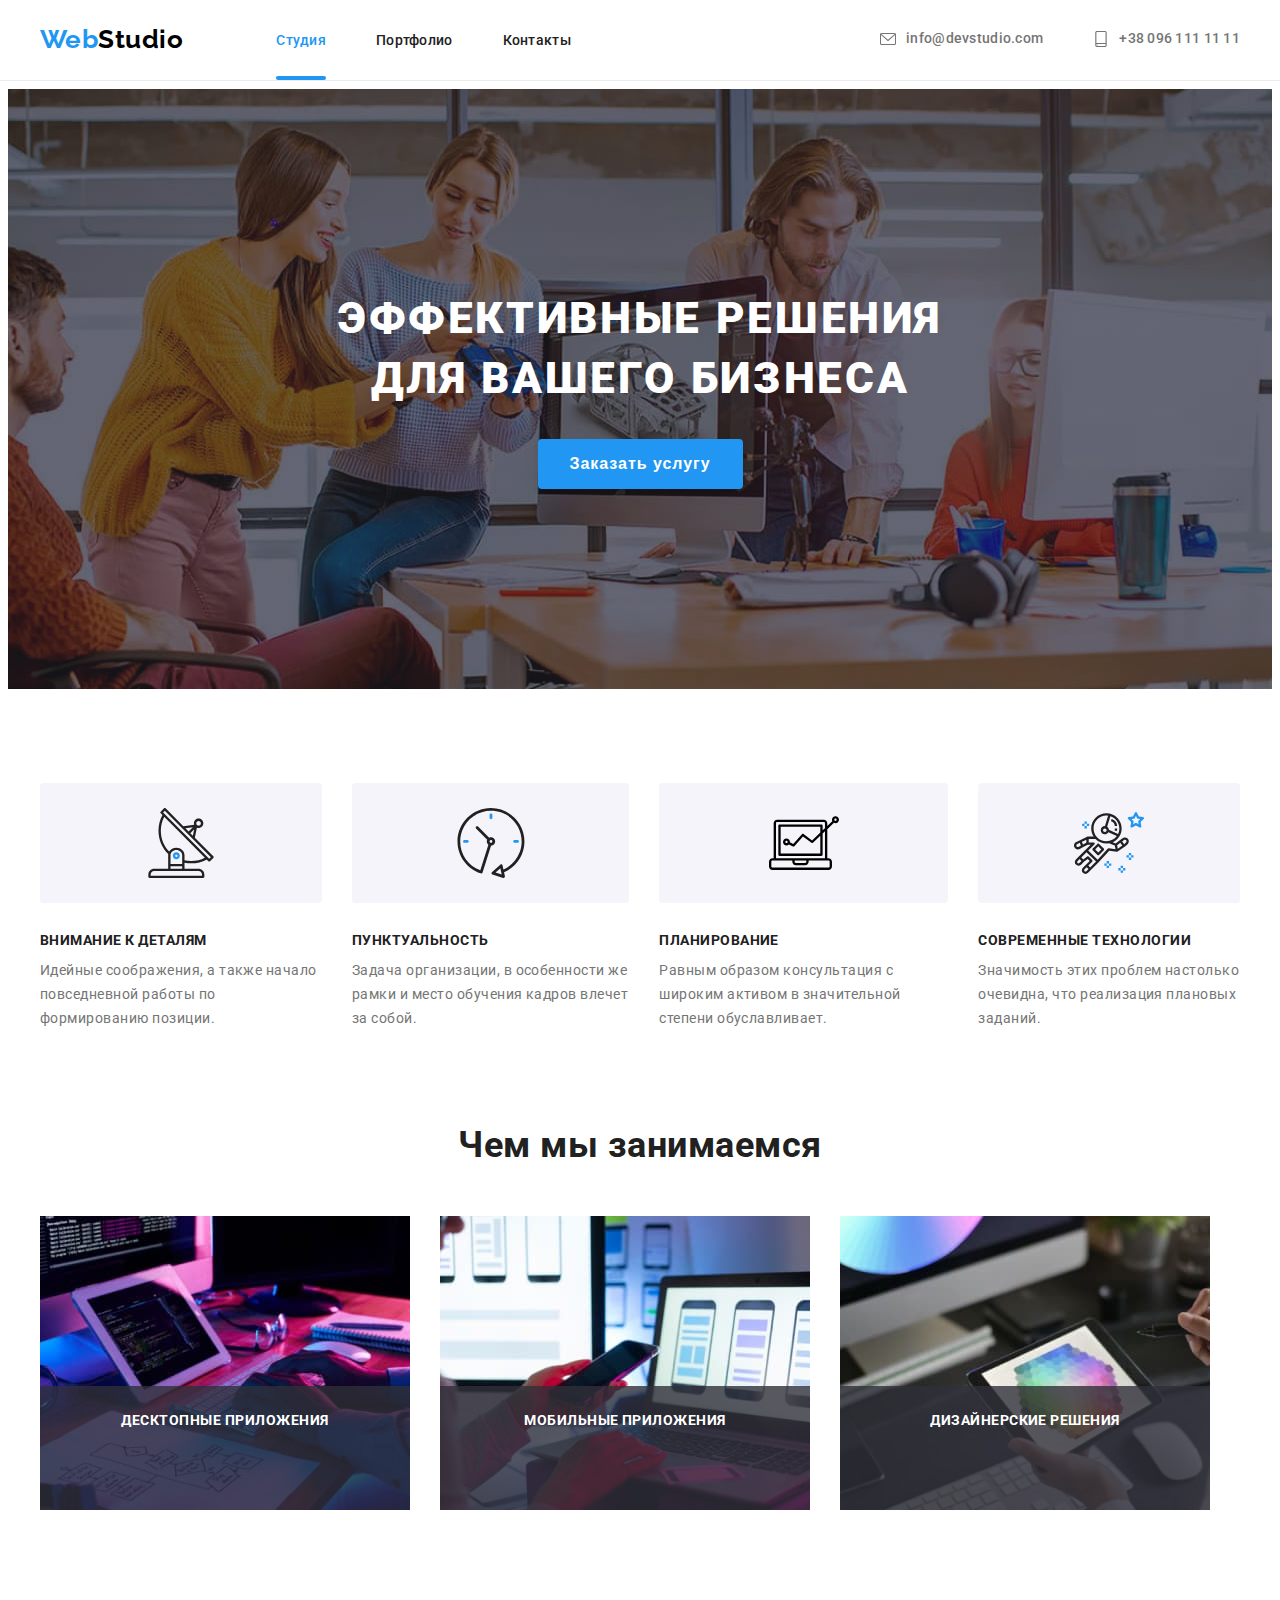
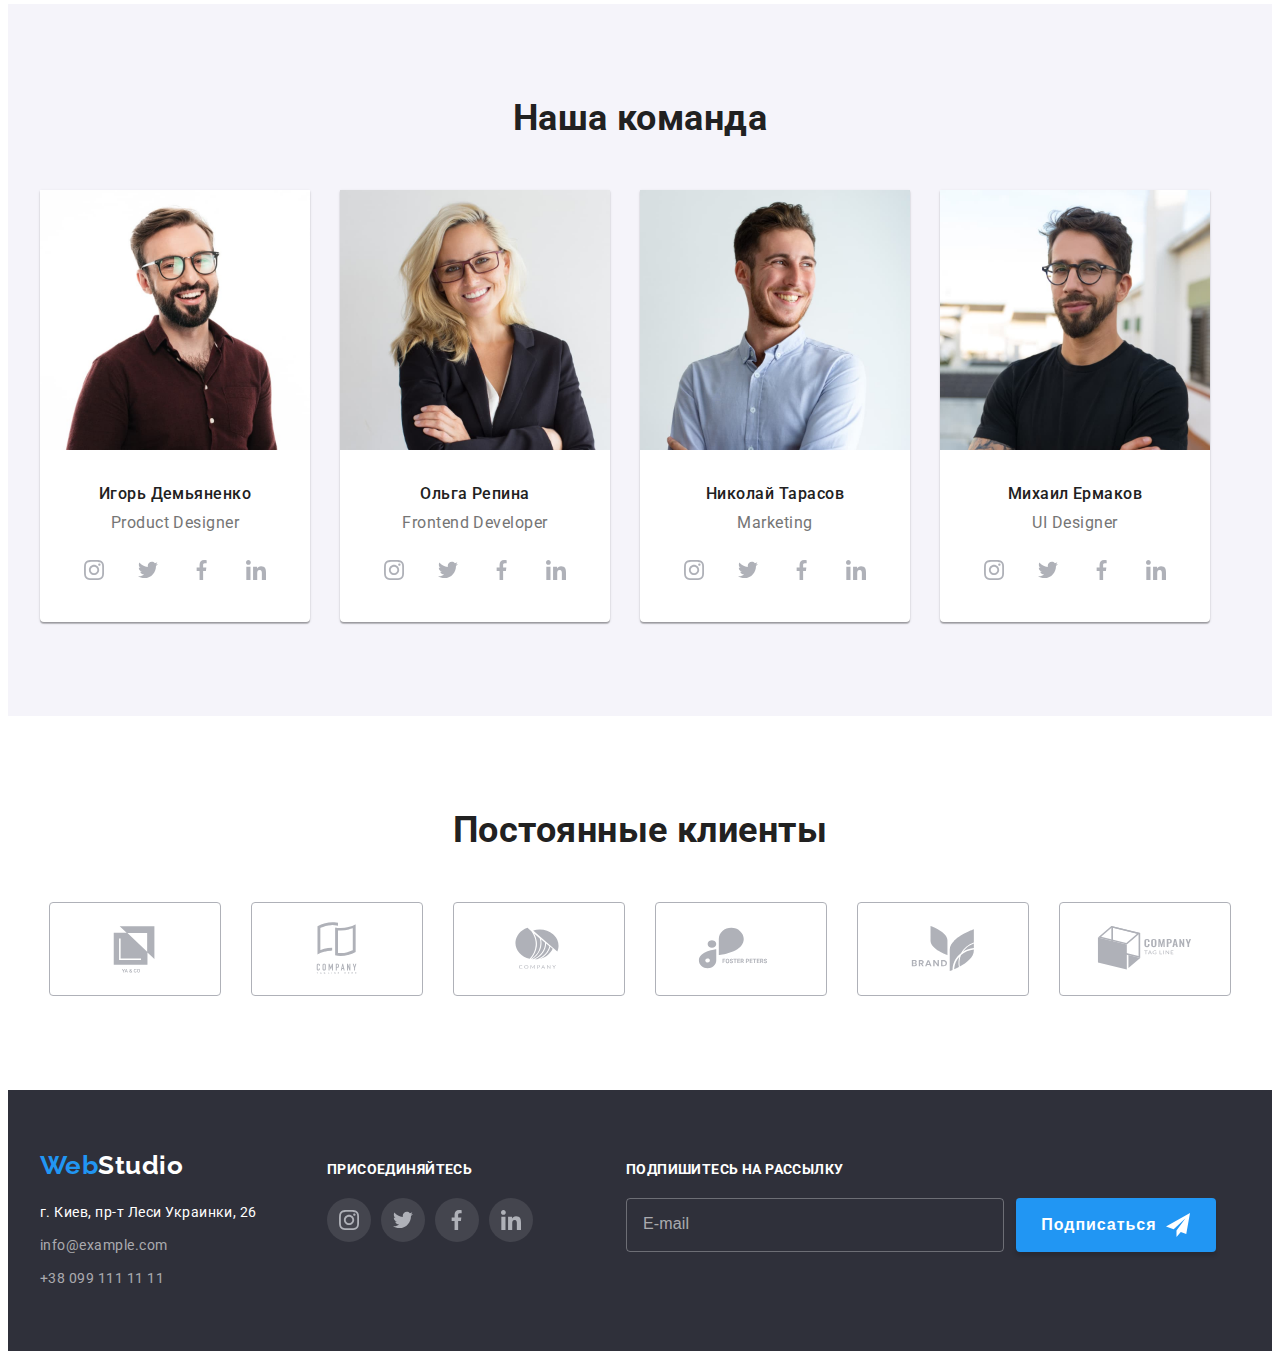
==== index.html @ 1adc3b7e "Закончил header по БЭМ" ====
<!DOCTYPE html>
<html lang="ru">

<head>
    <meta charset="UTF-8">
    <meta http-equiv="X-UA-Compatible" content="IE=edge">
    <meta name="viewport" content="width=device-width, initial-scale=1.0">
    <title>Document</title>
    <link rel="preconnect" href="https://fonts.googleapis.com">
    <link rel="preconnect" href="https://fonts.gstatic.com" crossorigin>
    <link href="https://fonts.googleapis.com/css2?family=Raleway:wght@700&family=Roboto:wght@400;500;700;900&display=swap"
        rel="stylesheet">
    <link rel="stylesheet" href="https://cdnjs.cloudflare.com/ajax/libs/modern-normalize/1.1.0/modern-normalize.min.css"
            integrity="sha512-wpPYUAdjBVSE4KJnH1VR1HeZfpl1ub8YT/NKx4PuQ5NmX2tKuGu6U/JRp5y+Y8XG2tV+wKQpNHVUX03MfMFn9Q=="
            crossorigin="anonymous" referrerpolicy="no-referrer" />
    <link rel="stylesheet" href="./css/styles.css">
</head>

<body>

    <!-- HEADER -->

    <header class="page-header">
        <div class="container header">
            <a href="./index.html" class="logo"><span class="logo-item">Web</span>Studio</a>
            <nav class="page-header__nav">
                <ul class="nav">
                    <li class="nav__item">
                        <a href="index.html" class="nav__link nav__link--current">Студия</a>
                    </li>
                    <li class="nav__item">
                        <a href="portfolio.html" class="nav__link">Портфолио</a>
                    </li>
                    <li class="nav__item">
                        <a href="#contact" class="nav__link">Контакты</a>
                    </li>
                </ul>
            </nav>

            <ul class="contacts">
                <li class="contacts__item">
                    <a href="mailto:info@devstudio.com" class="contacts__link">
                        <svg class="contacts__icon" width="16" height="16">
                            <use href="./images/icons.svg#envelope"></use>
                        </svg>
                        info@devstudio.com
                    </a>
                </li>
                <li class="contacts__item">
                    <a href="tel:+380961111111" class="contacts__link">
                        <svg class="contacts__icon" width="16" height="16">
                            <use href="./images/icons.svg#smartphone"></use>
                        </svg>
                        +38 096 111 11 11
                    </a>
                </li>
            </ul>
        </div>
    </header>

    <main>

        <!-- HERO -->

        <section class="hero main-background">
            <div class="container">
                <h1 class="hero-title">
                    Эффективные решения <br>
                    для вашего бизнеса
                </h1>
                <button type="button" class="main-btn" data-modal-open>Заказать услугу</button>
            </div>

            <!-- MODAL -->

            <div class="backdrop is-hidden" data-modal>
                <div class="modal">
                    <button class="modal-btn" data-modal-close>
                        <svg width='30' height="30" >
                            <use href="./images/icons.svg#close"></use>
                        </svg>
                    </button>
                    <h5 class="modal-title">Оставьте свои данные, мы вам перезвоним</h5>
                    <form class="form">
                        <label class="label">
                            <span class="label-text">Имя</span>
                            <span class="label-item">
                                <svg width="18" height="18">
                                    <use href="./images/icons.svg#person-black"></use>
                                </svg>
                            </span>
                            <input type="text" class="label-input" name="name" placeholder="Иван Иванович" required>
                        </label>
                        <label class="label">
                            <span class="label-text">Телефон</span>
                            <span class="label-item">
                                <svg width="18" height="18">
                                    <use href="./images/icons.svg#phone-black"></use>
                                </svg>
                            </span>
                            <input type="tel" class="label-input" name="tel" placeholder="+380670000000" required>
                        </label>
                        <label class="label">
                            <span class="label-text">Почта</span>
                            <span class="label-item">
                                <svg width="18" height="18">
                                    <use href="./images/icons.svg#email-black"></use>
                                </svg>
                            </span>
                            <input type="email" class="label-input" name="mail" placeholder="mail@example.com" required>
                        </label>
                        <label class="label label-comment">
                            <span class="label-text">Комментарий</span>
                            <textarea name="comment" placeholder="Введите текст"></textarea>
                        </label>
                        <label class="checkbox">
                            <input type="checkbox" class="checkbox-input" name="topic">
                            <span class="checkbox-item">
                                <svg width="16" height="15">
                                    <use href="./images/icons.svg#icon-check"></use>
                                </svg>
                            </span>
                            <span class="checkbox-agreement">
                                Соглашаюсь с рассылкой и принимаю
                                <a href="" class="checkbox-link">Условия договора</a></span>
                        </label>
                        <button type="submit" class="main-btn">Отправить</button>
                    </form>
                </div>
            </div>
        </section>

        <!-- ADVANTAGE -->

        <section class="advantage">
            <div class="container">
                <h2 class="hidden-title">Преимущества</h2>
                <ul class="advantage__list">
                    <li class="advantage__item">
                        <div class="skills">
                            <div class="skills__box">
                                <svg width="70" height="70">
                                    <use href="./images/icons.svg#antenna"></use>
                                </svg>
                            </div>
                            <h3 class="skills__title">Внимание к деталям</h3>
                            <p class="skills__text">Идейные соображения, а также начало
                                повседневной работы по формированию позиции.</p>
                        </div>
                    </li>
                    <li class="advantage__item">
                        <div class="skills">
                            <div class="skills__box">
                                <svg width="70" height="70">
                                    <use href="./images/icons.svg#clock"></use>
                                </svg>
                            </div>
                            <h3 class="skills__title">Пунктуальность</h3>
                            <p class="skills__text">Задача организации, в особенности же рамки
                                и место обучения кадров влечет за собой.</p>
                        </div>
                    </li>
                    <li class="advantage__item">
                        <div class="skills">
                            <div class="skills__box">
                                <svg width="70" height="70">
                                    <use href="./images/icons.svg#comp"></use>
                                </svg>
                            </div>
                            <h3 class="skills__title">Планирование</h3>
                            <p class="skills__text">Равным образом консультация с широким активом
                                в значительной степени обуславливает.</p>
                        </div>
                    </li>
                    <li class="advantage__item">
                        <div class="skills">
                            <div class="skills__box">
                                <svg width="70" height="70">
                                    <use href="./images/icons.svg#astronaut"></use>
                                </svg>
                            </div>
                            <h3 class="skills__title">Современные технологии</h3>
                            <p class="skills__text">Значимость этих проблем настолько очевидна,
                                что реализация плановых заданий.</p>
                        </div>
                    </li>
                </ul>
            </div>
        </section>

        <!-- WORKS -->

        <section class="work">
            <div class="container">
                <h2 class="work-title">Чем мы занимаемся</h2>
                <ul class="work-list">
                    <li class="work-item">
                        <img src="./images/wedo1.jpg" alt="Разработчик пишет код" width="370">
                        <div class="work-box">
                            <p class="work-text">
                                Десктопные приложения
                            </p>
                        </div>
                    </li>
                    <li class="work-item">
                        <img src="./images/wedo2.jpg" alt="Дизайнер создает макет" width="370">
                        <div class="work-box">
                            <p class="work-text">
                                Мобильные приложения
                            </p>
                        </div>
                    </li>
                    <li class="work-item">
                        <img src="./images/wedo3.jpg" alt="Дизайнер работает с палитрой" width="370">
                        <div class="work-box">
                            <p class="work-text">
                                Дизайнерские решения
                            </p>
                        </div>
                    </li>
                </ul>
            </div>
        </section>

        <!-- TEAM -->

        <section class="team">
            <div class="container">
                <h2 class="team-title">Наша команда</h2>
                <ul class="team-list">
                    <li class="team-item">
                        <img src="./images/product.jpg" alt="Дизайнер" width="270">
                        <h4 class="team-name">Игорь Демьяненко</h4>
                        <p class="team-position">Product Designer</p>
                        <ul class="networks">
                            <li class="networks__item">
                                <a href="https://www.instagram.com/" target="_blank" rel="noreferrer noopener" class="networks__link">
                                    <svg width="20" height="20">
                                        <use href="./images/icons.svg#instagram"></use>
                                    </svg>
                                </a>
                            </li>
                            <li class="networks__item">
                                <a href="https://twitter.com/" target="_blank" rel="noreferrer noopener" class="networks__link">
                                    <svg width="20" height="20">
                                        <use href="./images/icons.svg#twitter"></use>
                                    </svg>
                                </a>
                            </li>
                            <li class="networks__item">
                                <a href="https://www.facebook.com/" target="_blank" rel="noreferrer noopener" class="networks__link">
                                    <svg width="20" height="20">
                                        <use href="./images/icons.svg#facebook"></use>
                                    </svg>
                                </a>
                            </li>
                            <li class="networks__item">
                                <a href="https://www.linkedin.com/" target="_blank" rel="noreferrer noopener" class="networks__link">
                                    <svg width="20" height="20">
                                        <use href="./images/icons.svg#linkedin"></use>
                                    </svg>
                                </a>
                            </li>
                        </ul>
                    </li>
                    <li class="team-item">
                        <img src="./images/frontend.jpg" alt="Разработчик" width="270">
                        <h4 class="team-name">Ольга Репина</h4>
                        <p class="team-position">Frontend Developer</p>
                        <ul class="networks">
                            <li class="networks__item">
                                <a href="https://www.instagram.com/" target="_blank" rel="noreferrer noopener" class="networks__link">
                                    <svg width="20" height="20">
                                        <use href="./images/icons.svg#instagram"></use>
                                    </svg>
                                </a>
                            </li>
                            <li class="networks__item">
                                <a href="https://twitter.com/" target="_blank" rel="noreferrer noopener" class="networks__link">
                                    <svg width="20" height="20">
                                        <use href="./images/icons.svg#twitter"></use>
                                    </svg>
                                </a>
                            </li>
                            <li class="networks__item">
                                <a href="https://www.facebook.com/" target="_blank" rel="noreferrer noopener" class="networks__link">
                                    <svg width="20" height="20">
                                        <use href="./images/icons.svg#facebook"></use>
                                    </svg>
                                </a>
                            </li>
                            <li class="networks__item">
                                <a href="https://www.linkedin.com/" target="_blank" rel="noreferrer noopener" class="networks__link">
                                    <svg width="20" height="20">
                                        <use href="./images/icons.svg#linkedin"></use>
                                    </svg>
                                </a>
                            </li>
                        </ul>
                    </li>
                    <li class="team-item">
                        <img src="./images/marketing.jpg" alt="Маркетолог" width="270">
                        <h4 class="team-name">Николай Тарасов</h4>
                        <p class="team-position">Marketing</p>
                        <ul class="networks">
                            <li class="networks__item">
                                <a href="https://www.instagram.com/" target="_blank" rel="noreferrer noopener" class="networks__link">
                                    <svg width="20" height="20">
                                        <use href="./images/icons.svg#instagram"></use>
                                    </svg>
                                </a>
                            </li>
                            <li class="networks__item">
                                <a href="https://twitter.com/" target="_blank" rel="noreferrer noopener" class="networks__link">
                                    <svg width="20" height="20">
                                        <use href="./images/icons.svg#twitter"></use>
                                    </svg>
                                </a>
                            </li>
                            <li class="networks__item">
                                <a href="https://www.facebook.com/" target="_blank" rel="noreferrer noopener" class="networks__link">
                                    <svg width="20" height="20">
                                        <use href="./images/icons.svg#facebook"></use>
                                    </svg>
                                </a>
                            </li>
                            <li class="networks__item">
                                <a href="https://www.linkedin.com/" target="_blank" rel="noreferrer noopener" class="networks__link">
                                    <svg width="20" height="20">
                                        <use href="./images/icons.svg#linkedin"></use>
                                    </svg>
                                </a>
                            </li>
                        </ul>
                    </li>
                    <li class="team-item">
                        <img src="./images/designer.jpg" alt="Юа-Дизайнер" width="270">
                        <h4 class="team-name">Михаил Ермаков</h4>
                        <p class="team-position">UI Designer</p>
                        <ul class="networks">
                            <li class="networks__item">
                                <a href="https://www.instagram.com/" target="_blank" rel="noreferrer noopener" class="networks__link">
                                    <svg width="20" height="20">
                                        <use href="./images/icons.svg#instagram"></use>
                                    </svg>
                                </a>
                            </li>
                            <li class="networks__item">
                                <a href="https://twitter.com/" target="_blank" rel="noreferrer noopener" class="networks__link">
                                    <svg width="20" height="20">
                                        <use href="./images/icons.svg#twitter"></use>
                                    </svg>
                                </a>
                            </li>
                            <li class="networks__item">
                                <a href="https://www.facebook.com/" target="_blank" rel="noreferrer noopener" class="networks__link">
                                    <svg width="20" height="20">
                                        <use href="./images/icons.svg#facebook"></use>
                                    </svg>
                                </a>
                            </li>
                            <li class="networks__item">
                                <a href="https://www.linkedin.com/" target="_blank" rel="noreferrer noopener" class="networks__link">
                                    <svg width="20" height="20">
                                        <use href="./images/icons.svg#linkedin"></use>
                                    </svg>
                                </a>
                            </li>
                        </ul>
                    </li>
                </ul>
            </div>
        </section>

        <!-- CLIENTS -->

        <section class="client">
            <div class="container">
                <h2 class="client-title">Постоянные клиенты</h2>
                <ul class="client-list">
                    <li class="client-item">
                        <a href="" class="client-link">
                            <svg width="106" height="60">
                                <use href="./images/icons.svg#client-1"></use>
                            </svg>
                        </a>
                    </li>
                    <li class="client-item">
                        <a href="" class="client-link">
                            <svg width="106" height="60">
                                <use href="./images/icons.svg#client-2"></use>
                            </svg>
                        </a>
                    </li>
                    <li class="client-item">
                        <a href="" class="client-link">
                            <svg width="106" height="60">
                                <use href="./images/icons.svg#client-3"></use>
                            </svg>
                        </a>
                    </li>
                    <li class="client-item">
                        <a href="" class="client-link">
                            <svg width="106" height="60">
                                <use href="./images/icons.svg#client-4"></use>
                            </svg>
                        </a>
                    </li>
                    <li class="client-item">
                        <a href="" class="client-link">
                            <svg width="106" height="60">
                                <use href="./images/icons.svg#client-5"></use>
                            </svg>
                        </a>
                    </li>
                    <li class="client-item">
                        <a href="" class="client-link">
                            <svg width="106" height="60">
                                <use href="./images/icons.svg#client-6"></use>
                            </svg>
                        </a>
                    </li>
                </ul>
            </div>
        </section>

    </main>

    <!-- FOOTER -->

    <footer class="footer">
        <div class="container footer-box">
            <div class="footer-address">
                <a href="./index.html" class="logo logo-footer"><span class="logo-item">Web</span>Studio</a>
                <address id="contact">
                    <ul class="contact-list">
                        <li class="contact-item">
                            <a href="https://goo.gl/maps/MUDhVGZBAiDzLB5r7" target="_blank" rel="noreferrer noopener"
                                class="contact-address">г.
                                Киев,
                                пр-т Леси Украинки, 26
                            </a>
                        </li>
                        <li class="contact-item">
                            <a href="mailto:info@example.com" class="contact-link">info@example.com</a>
                        </li>
                        <li class="contact-item">
                            <a href="tel:+380991111111" class="contact-link">+38 099 111 11 11</a>
                        </li>
                    </ul>
                </address>
            </div>

            <div class="community">
                <h3 class="footer-title">
                    присоединяйтесь
                </h3>
                <ul class="networks">
                    <li class="networks__item">
                        <a href="https://www.instagram.com/" target="_blank" rel="noreferrer noopener" class="networks__link">
                            <svg width="20" height="20">
                                <use href="./images/icons.svg#instagram"></use>
                            </svg>
                        </a>
                    </li>
                    <li class="networks__item">
                        <a href="https://twitter.com/" target="_blank" rel="noreferrer noopener" class="networks__link">
                            <svg width="20" height="20">
                                <use href="./images/icons.svg#twitter"></use>
                            </svg>
                        </a>
                    </li>
                    <li class="networks__item">
                        <a href="https://www.facebook.com/" target="_blank" rel="noreferrer noopener" class="networks__link">
                            <svg width="20" height="20">
                                <use href="./images/icons.svg#facebook"></use>
                            </svg>
                        </a>
                    </li>
                    <li class="networks__item">
                        <a href="https://www.linkedin.com/" target="_blank" rel="noreferrer noopener" class="networks__link">
                            <svg width="20" height="20">
                                <use href="./images/icons.svg#linkedin"></use>
                            </svg>
                        </a>
                    </li>
                </ul>

            </div>
            <div class="subscribe">
                <h3 class="subscribe-title">Подпишитесь на рассылку</h3>
                <form class="subscribe-form">
                    <label class="subscribe-field">
                        <input type="email" class="subscribe-input" name="mail" placeholder="E-mail">
                    </label>
                    <button type="submit" class="main-btn subscribe-btn">
                        Подписаться
                        <svg class="subscribe-icon" width="24" height="24">
                            <use href="./images/icons.svg#send"></use>
                        </svg>
                    </button>
                </form>
            </div>
        </div>
    </footer>

    <!-- Fixed Header script -->

    <script>
        const { height:pageHeaderHeight } = document
          .querySelector(".page-header")
          .getBoundingClientRect ();

        document.body.style.paddingTop = `${pageHeaderHeight}px`;
    </script>

    <!-- Modal script -->

    <script src="./js/modal.js"></script>

</body>

</html>
---- css/styles.css ----
:root {
  --main-color: #212121;
  --accent-color: #2196f3;
  --text-color: #757575;
  --background-color: #2f303a;
  --title-color: #ffffff;
  --filter-color: #f5f4fa;
}

body {
  color: var(--main-color);
  background-color: var(--title-color);

  font-family: "Roboto", sans-serif;
  letter-spacing: 0.03em;
}

ul {
  list-style: none;
  padding: 0;
  margin: 0;
}

a {
  text-decoration: none;
  color: inherit;
}

h1,
h2,
h3,
h4,
h5,
p {
  margin: 0;
}

.container {
  width: 1200px;
  padding-right: 15px;
  padding-left: 15px;
  margin-left: auto;
  margin-right: auto;
}

section {
  padding-top: 94px;
  padding-bottom: 94px;
}

.hidden-title {
  display: none;
}

::placeholder {
  font-size: 14px;
  line-height: 1.14;
  letter-spacing: 0.01em;
  color: rgba(117, 117, 117, 0.5);
}

/* LOGO */

.logo {
  margin-right: 93px;
  color: #000000;
  font-family: "Raleway", sans-serif;
  font-style: normal;
  font-weight: 700;
  font-size: 26px;
  line-height: 1.19;
}

.logo-footer {
  margin: 0;
  color: var(--title-color);
}

.logo-item {
  color: var(--accent-color);
}

/* Button */

.main-btn {
  display: inline-block;
  min-width: 200px;
  min-height: 50px;
  padding: 10px 32px;

  box-shadow: 0px 4px 4px rgba(0, 0, 0, 0.15);
  border-radius: 4px;
  border: var(--accent-color);
  cursor: pointer;

  color: var(--title-color);
  background-color: var(--accent-color);
  font-weight: 700;
  font-size: 16px;
  line-height: 1.88;

  letter-spacing: 0.06em;

  transition: color 250ms cubic-bezier(0.4, 0, 0.2, 1),
    background-color 250ms cubic-bezier(0.4, 0, 0.2, 1);
}

.main-btn:hover,
.main-btn:focus {
  color: var(--accent-color);
  background-color: var(--title-color);
}

/* HEADER */

header {
  border-bottom: 1px solid #ececec;
  position: fixed;
  width: 100%;
  top: 0;
  left: 0;
  min-height: 80px;
  background-color: var(--title-color);
  z-index: 1;
}

.header {
  display: flex;
  align-items: center;
  padding-top: 24px;
  padding-bottom: 25px;
}

/* NAVIGATION */

.nav {
  display: flex;
}

.nav__item:not(:last-child) {
  margin-right: 50px;
}

.nav__link {
  position: relative;
  font-weight: 500;
  font-size: 14px;
  line-height: 1.14;
  letter-spacing: 0.02em;

  padding-top: 32px;
  padding-bottom: 32px;

  color: var (--main-color);

  transition: color 250ms cubic-bezier(0.4, 0, 0.2, 1);
}

.nav__link:hover,
.nav__link:focus {
  color: var(--accent-color);
}

.nav__link--current {
  color: var(--accent-color);
}

.nav__link--current::after {
  content: "";
  position: absolute;
  left: 0;
  bottom: 0;

  width: 100%;
  height: 4px;
  border-radius: 2px;
  background: var(--accent-color);
}

.contacts {
  display: flex;
  margin-left: auto;
}

.contacts__item:not(:last-child) {
  margin-right: 50px;
}

.contacts__link {
  display: flex;
  font-weight: 500;
  font-size: 14px;
  line-height: 1.14;
  letter-spacing: 0.02em;

  color: var(--text-color);
  fill: var(--text-color);

  transition: color 250ms cubic-bezier(0.4, 0, 0.2, 1),
    fill 250ms cubic-bezier(0.4, 0, 0.2, 1);
}

.contacts__link:hover,
.contacts__link:focus {
  color: var(--accent-color);
  fill: var(--accent-color);
}

.contacts__icon {
  margin-right: 10px;
}

/* HERO */

.hero {
  padding-top: 200px;
  padding-bottom: 200px;
  text-align: center;
  background-color: var(--background-color);
}

.main-background {
  max-width: 1600px;
  max-height: 600px;
  margin-left: auto;
  margin-right: auto;
  background: #c4c4c4;

  background-repeat: no-repeat;
  background-position: center;
  background-size: cover;
  background-image: linear-gradient(
      to right,
      rgba(47, 48, 58, 0.4),
      rgba(47, 48, 58, 0.4)
    ),
    url("../images/hero.jpg");
}

.hero-title {
  font-weight: 900;
  font-size: 44px;
  line-height: 1.36;
  margin-bottom: 30px;

  text-align: center;
  letter-spacing: 0.06em;
  text-transform: uppercase;

  color: var(--title-color);
}

/* MODAL */

.backdrop {
  position: fixed;
  top: 0;
  left: 0;
  width: 100%;
  height: 100%;
  background-color: rgba(0, 0, 0, 0.2);

  opacity: 1;
  transition: opacity 250ms cubic-bezier(0.4, 0, 0.2, 1);
  z-index: 2;
}

.backdrop.is-hidden {
  opacity: 0;
  pointer-events: none;
  visibility: hidden;
}

.modal {
  position: absolute;
  top: 50%;
  left: 50%;
  transform: translate(-50%, -50%);
  min-width: 528px;
  min-height: 581px;
  padding: 40px;

  background: var(--title-color);
  box-shadow: 0px 1px 3px rgba(0, 0, 0, 0.12), 0px 1px 1px rgba(0, 0, 0, 0.14),
    0px 2px 1px rgba(0, 0, 0, 0.2);
  border-radius: 4px;
  z-index: 2;
}

.modal-btn {
  position: absolute;
  top: 8px;
  right: 8px;
  border: none;
  padding: 0;
  background: transparent;
  cursor: pointer;

  fill: var(--main-color);

  transition: fill 250ms cubic-bezier(0.4, 0, 0.2, 1);
}

.modal-btn:hover,
.modal-btn:focus {
  fill: var(--accent-color);
}

.modal-title {
  font-weight: 700;
  font-size: 20px;
  line-height: 1.15;
  text-align: center;
  margin-bottom: 30px;
  columns: var(--main-color);
}

.form {
  width: 100%;
  margin: 0;
}

.label {
  position: relative;
  display: flex;
  width: 100%;
  margin-bottom: 28px;
}

.label-text {
  position: absolute;
  left: 0;
  top: -16px;
  font-size: 12px;
  line-height: 1.17;
  letter-spacing: 0.01em;
  color: var(--text-color);
}

.label-item {
  position: absolute;
  left: 12px;
  transform: translateY(50%);
  width: 18px;
  height: 18px;
  fill: var(--main-color);

  transition: fill 250ms cubic-bezier(0.4, 0, 0.2, 1);
}

.label:focus-within > .label-item {
  fill: var(--accent-color);
}

.label-input {
  width: 100%;
  height: 40px;
  padding-left: 42px;
  padding-top: 0;
  padding-right: 0;
  padding-bottom: 0;

  outline: none;
  border: 1px solid;
  border-color: rgba(33, 33, 33, 0.2);
  border-radius: 4px;
  cursor: pointer;

  transition: border-color 250ms cubic-bezier(0.4, 0, 0.2, 1);
}

.label-comment {
  margin-bottom: 20px;
}

textarea {
  resize: none;
  width: 100%;
  height: 120px;
  padding: 12px 16px;
  outline: none;
  border: 1px solid rgba(33, 33, 33, 0.2);
  border-radius: 4px;
  cursor: pointer;

  transition: border 250ms cubic-bezier(0.4, 0, 0.2, 1);
}

.label:hover .label-input,
.label:hover .label-item,
.label-input:focus,
textarea:hover,
textarea:focus {
  border-color: var(--accent-color);
  fill: var(--accent-color);
}

.checkbox {
  display: flex;
  align-items: center;
  justify-content: center;
  margin-bottom: 30px;
}

.checkbox-input {
  position: absolute;
  left: 0;
  appearance: none;
}

.checkbox-item {
  display: flex;
  justify-content: center;
  align-items: center;
  width: 16px;
  height: 15px;
  margin-right: 8px;
  cursor: pointer;
  border: solid 2px var(--main-color);
  border-radius: 2px;
}

.checkbox-input:checked + .checkbox-item {
  background-color: var(--accent-color);
  border-color: var(--accent-color);
  background-origin: border-box;

  transition: background-color 250ms cubic-bezier(0.4, 0, 0.2, 1);
}

.checkbox-agreement {
  font-size: 14px;
  line-height: 1.71;
  color: var(--text-color);
}

.checkbox-link {
  position: relative;
  color: var(--accent-color);
}

.checkbox-link::after {
  content: "";
  position: absolute;
  left: 0;
  bottom: 1px;

  width: 100%;
  height: 1px;
  background: var(--accent-color);
}

/* ADVANTAGE */

.advantage__list {
  display: flex;
}

.advantage__item {
  width: calc((100%-90px) / 4);
}

.skills__box {
  display: flex;
  justify-content: center;
  align-items: center;
  height: 120px;
  margin-bottom: 30px;
  border-radius: 4px;
  background-color: var(--filter-color);
}

.advantage__item:not(:last-child) {
  margin-right: 30px;
}

.skills__title {
  font-weight: 700;
  font-size: 14px;
  line-height: 1.14;
  margin-bottom: 10px;

  text-transform: uppercase;

  color: var(--main-color);
}

.skills__text {
  font-size: 14px;
  line-height: 1.71;

  color: var(--text-color);
}

/* WORKS */

.work {
  padding-top: 0;
}

.work-title,
.team-title,
.client-title {
  margin-bottom: 50px;
  font-weight: 700;
  font-size: 36px;
  line-height: 1.16;
  text-align: center;

  color: var(--main-color);
}

.work-list {
  display: flex;
}

.work-list img {
  display: block;
}

.work-item {
  position: relative;
  z-index: 0;
}

.work-item:not(:last-child) {
  margin-right: 30px;
}

.work-box {
  position: absolute;
  left: 0;
  bottom: 0;
  width: 100%;
  height: 70px;
  padding-top: 27px;
  padding-bottom: 27px;
  background: rgba(47, 48, 58, 0.8);
}

.work-text {
  font-weight: 700;
  font-size: 14px;
  line-height: 1.14;
  text-align: center;

  text-transform: uppercase;
  color: var(--title-color);
}

/* TEAM */

.team {
  background-color: var(--filter-color);
}

.team-list {
  display: flex;
}

.team-item {
  padding-bottom: 30px;
  box-shadow: 0px 1px 3px rgba(0, 0, 0, 0.12), 0px 1px 1px rgba(0, 0, 0, 0.14),
    0px 2px 1px rgba(0, 0, 0, 0.2);
  border-radius: 0px 0px 4px 4px;
  background: var(--title-color);
}

.team-item:not(:last-child) {
  margin-right: 30px;
}

.team-name {
  margin-top: 30px;
  font-weight: 500;
  font-size: 16px;
  line-height: 1.19;

  text-align: center;

  color: var(--main-color);
}

.team-position {
  margin-top: 10px;
  margin-bottom: 16px;
  font-size: 16px;
  line-height: 1.19;

  text-align: center;

  color: var(--text-color);
}

/* SOCIAL NETWORKS */

.networks {
  display: flex;
  justify-content: center;
}

.networks__item:not(:last-child) {
  margin-right: 10px;
}

.networks__link {
  display: flex;
  align-items: center;
  justify-content: center;
  width: 44px;
  height: 44px;
  border-radius: 50%;
  fill: #afb1b8;
  background: rgba(255, 255, 255, 0.1);

  transition: fill 250ms cubic-bezier(0.4, 0, 0.2, 1),
    background-color 250ms cubic-bezier(0.4, 0, 0.2, 1);
}

.networks__link:hover,
.networks__link:focus {
  background: var(--accent-color);
  fill: var(--filter-color);
}

/* CLIENTS */

.client-list {
  display: flex;
  justify-content: center;
}

.client-item:not(:last-child) {
  margin-right: 30px;
}

.client-link {
  display: flex;
  align-items: center;
  justify-content: center;
  width: 170px;
  height: 92px;

  fill: #afb1b8;
  border: 1px solid #afb1b8;
  border-radius: 4px;

  transition: fill 250ms cubic-bezier(0.4, 0, 0.2, 1),
    border-color 250ms cubic-bezier(0.4, 0, 0.2, 1);
}

.client-link:hover,
.client-link:focus {
  border-color: var(--accent-color);
  fill: var(--accent-color);
}

/* FOOTER */

.footer {
  padding-top: 60px;
  padding-bottom: 60px;
  color: var(--title-color);
  background-color: var(--background-color);
}

.contact-list {
  margin-top: 20px;
  font-style: normal;
  font-size: 14px;
  line-height: 1.71;
}

.contact-item:not(:last-child) {
  margin-bottom: 9px;
}

.contact-address {
  color: var(--title-color);

  transition: color 250ms cubic-bezier(0.4, 0, 0.2, 1);
}

.contact-address:hover,
.contact-address:focus {
  color: var(--accent-color);
}

.contact-link {
  color: rgba(255, 255, 255, 0.6);

  transition: color 250ms cubic-bezier(0.4, 0, 0.2, 1);
}

.contact-link:hover,
.contact-link:focus {
  color: var(--accent-color);
}

.footer-box {
  display: flex;
  align-items: baseline;
}

.community {
  margin-left: 70px;
}

.footer-title,
.subscribe-title {
  font-weight: 700;
  font-size: 14px;
  line-height: 1.14;
  letter-spacing: 0.03em;
  text-transform: uppercase;
  margin-bottom: 20px;
  color: var(--title-color);
}

.footer-link {
  fill: var(--title-color);
}

/* SUBSCRIBE */

.subscribe {
  margin-left: 93px;
}

.subscribe-form {
  display: flex;
}

.subscribe-field {
  margin-right: 12px;
}

.subscribe-input {
  width: 358px;
  height: 50px;
  padding-left: 16px;

  color: var(--title-color);
  background: transparent;

  outline: none;
  border: 1px solid;
  border-color: rgba(255, 255, 255, 0.3);
  border-radius: 4px;
}

.subscribe-input::placeholder {
  font-size: 16px;
  line-height: 1.25;

  color: rgba(255, 255, 255, 0.6);
}

.subscribe-btn {
  display: flex;
  align-items: center;
  justify-content: center;
  padding: 0;
  fill: var(--title-color);
}

.subscribe-btn:hover {
  fill: var(--accent-color);
}

.subscribe-icon {
  margin-left: 10px;
  transition: fill 250ms cubic-bezier(0.4, 0, 0.2, 1);
}

/* PORTFOLIO */

.filter {
  display: flex;
  justify-content: center;
  margin-bottom: 50px;
}

.filter-item:not(:last-child) {
  margin-right: 8px;
}

.filter-btn {
  font-weight: 500;
  font-size: 16px;
  line-height: 1.62;
  padding: 6px 22px;
  text-align: center;
  cursor: pointer;

  color: var(--main-color);

  background: var(--filter-color);
  border-radius: 4px;
  border: transparent;
  box-shadow: 0px 3px 1px rgba(0, 0, 0, 0.1), 0px 1px 2px rgba(0, 0, 0, 0.08),
    0px 2px 2px rgba(0, 0, 0, 0.12);

  transition: color 250ms cubic-bezier(0.4, 0, 0.2, 1),
    background-color 250ms cubic-bezier(0.4, 0, 0.2, 1);
}

.filter-btn:hover,
.filter-btn:focus {
  color: var(--title-color);
  background-color: var(--accent-color);
}

/* PROJECTS */

.portfolio__list {
  display: flex;
  flex-wrap: wrap;
}

.portfolio__item {
  width: calc((100% - 60px) / 3);
  margin-right: 30px;
  margin-bottom: 30px;

  background: var(--title-color);

  transition: box-shadow 250ms cubic-bezier(0.4, 0, 0.2, 1);
}

.portfolio__item:hover,
.portfolio__item:focus {
  box-shadow: 0px 1px 1px rgba(0, 0, 0, 0.12), 0px 4px 4px rgba(0, 0, 0, 0.06),
    1px 4px 6px rgba(0, 0, 0, 0.16);
}

.portfolio__item:nth-child(3n) {
  margin-right: 0;
}

.portfolio__item:nth-last-child(-n + 3) {
  margin-bottom: 0;
}

.portfolio__item img {
  display: block;
}

.project__thumb {
  position: relative;
  overflow: hidden;
}

.project__overlay {
  position: absolute;
  bottom: 0;
  left: 0;
  width: 100%;
  height: 100%;

  font-size: 18px;
  line-height: 1.56;
  padding: 63px 24px;

  color: var(--title-color);
  background-color: var(--accent-color);

  transform: translateY(100%);
  transition: transform 250ms cubic-bezier(0.4, 0, 0.2, 1);
}

.portfolio__item:hover .project__overlay {
  transform: translateY(0);
}

.project__box {
  padding: 20px 24px;
  border-right: 1px solid #eeeeee;
  border-left: 1px solid #eeeeee;
  border-bottom: 1px solid #eeeeee;
}

.project__title {
  font-weight: 700;
  font-size: 18px;
  line-height: 2;

  letter-spacing: 0.06em;

  color: var(--main-color);
}

.project__text {
  font-size: 16px;
  line-height: 1.88;
  margin-top: 4px;

  color: var(--text-color);
}
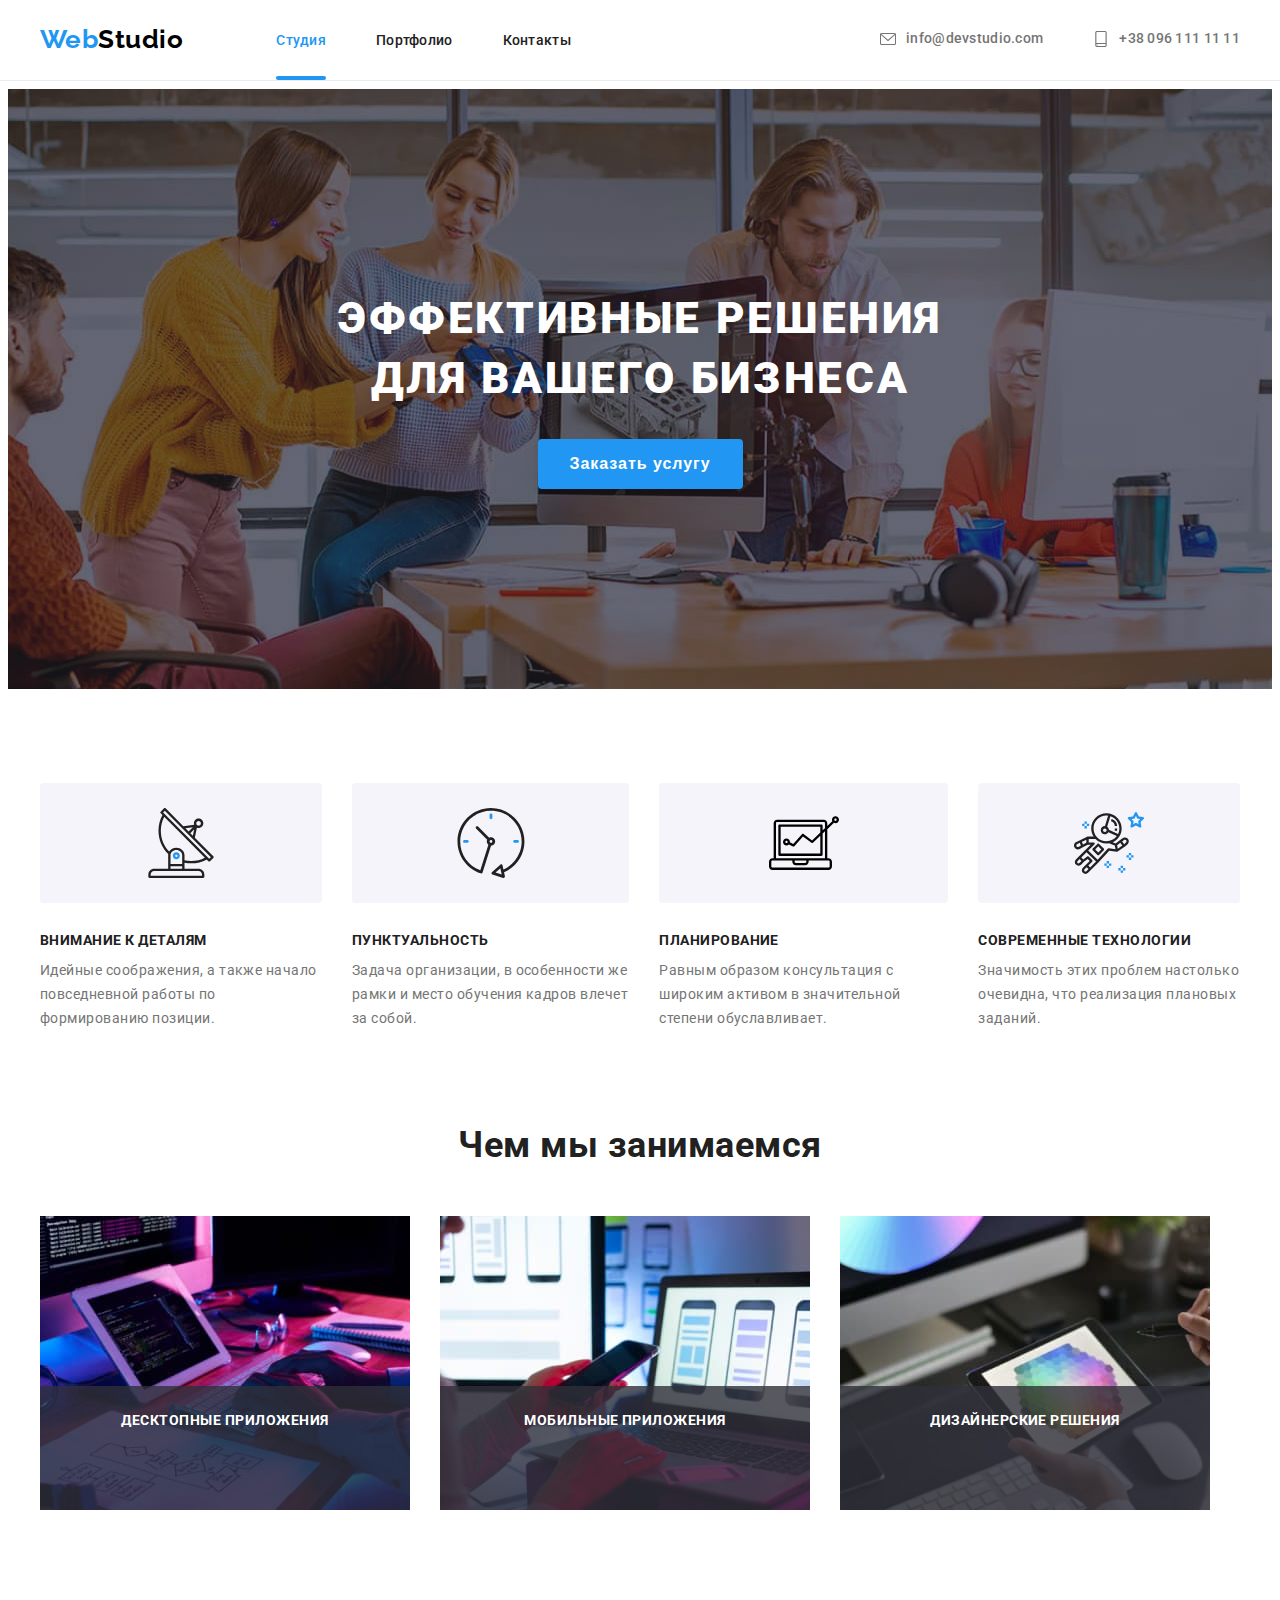
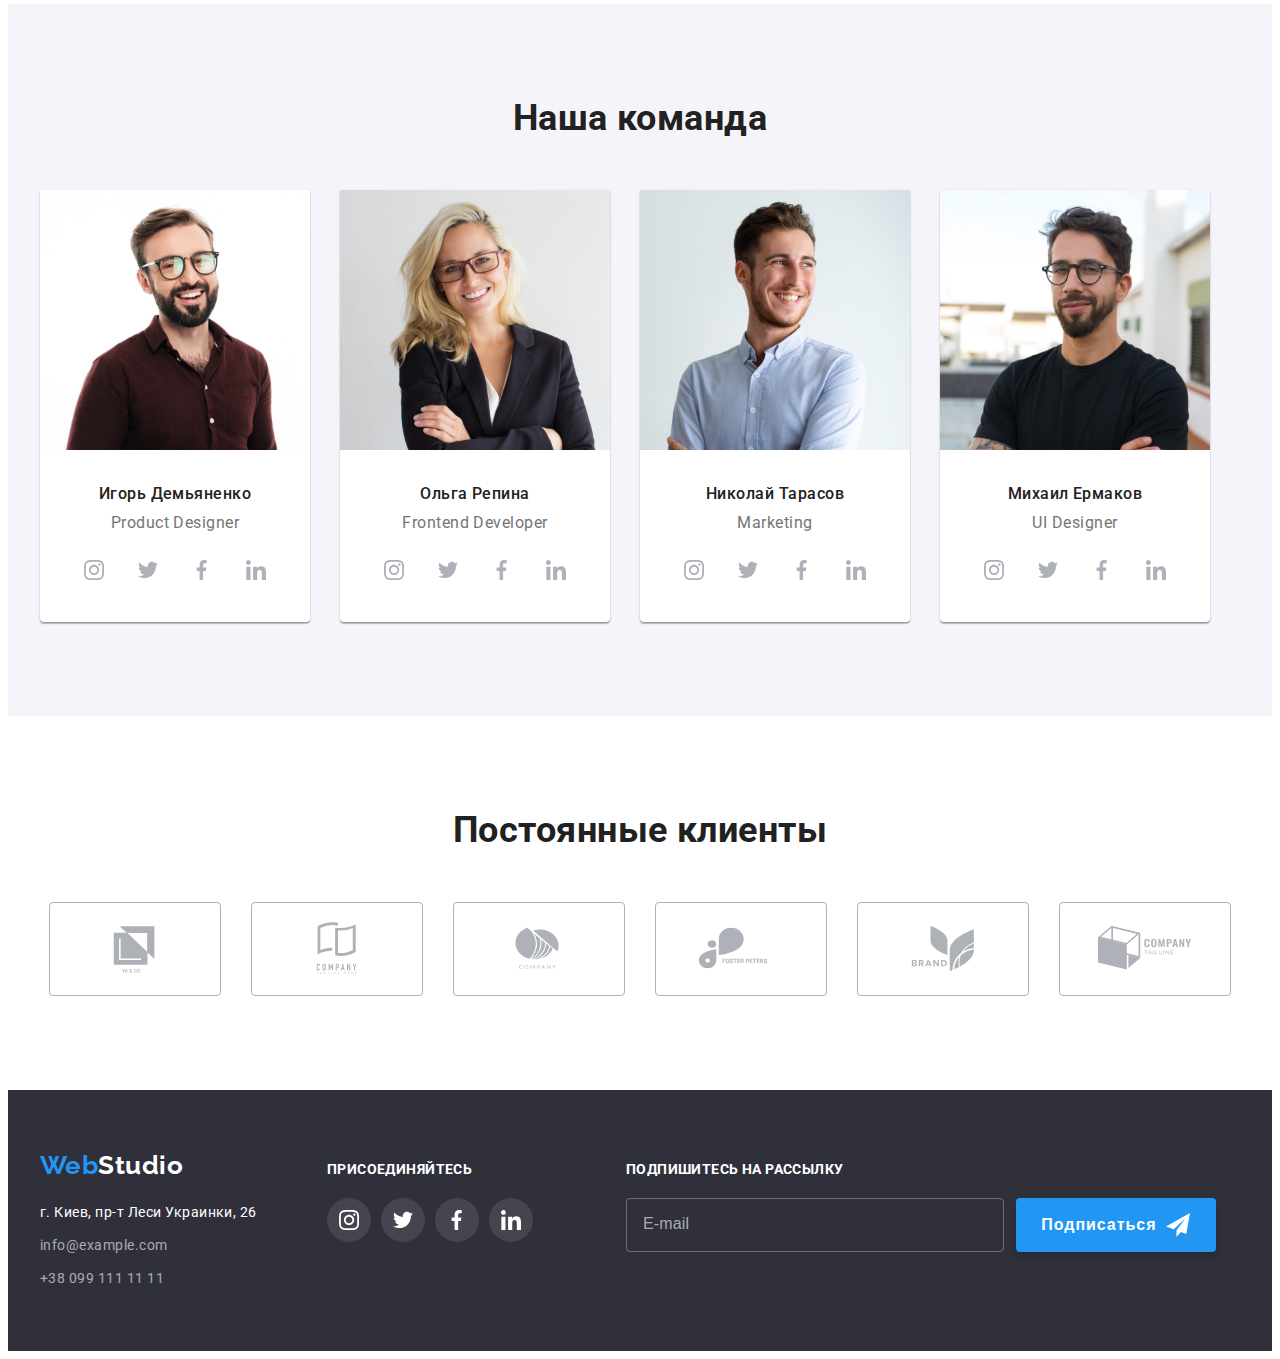
==== commit be2f893e: "Исправил свет соцсетей в футере" ====
--- a/index.html
+++ b/index.html
@@ -82,47 +82,47 @@
                     </button>
                     <h5 class="modal-title">Оставьте свои данные, мы вам перезвоним</h5>
                     <form class="form">
-                        <label class="label">
-                            <span class="label-text">Имя</span>
-                            <span class="label-item">
+                        <label class="form__label">
+                            <span class="form__text">Имя</span>
+                            <span class="form__item">
                                 <svg width="18" height="18">
                                     <use href="./images/icons.svg#person-black"></use>
                                 </svg>
                             </span>
-                            <input type="text" class="label-input" name="name" placeholder="Иван Иванович" required>
+                            <input type="text" class="form__input" name="name" placeholder="Иван Иванович" required>
                         </label>
-                        <label class="label">
-                            <span class="label-text">Телефон</span>
-                            <span class="label-item">
+                        <label class="form__label">
+                            <span class="form__text">Телефон</span>
+                            <span class="form__item">
                                 <svg width="18" height="18">
                                     <use href="./images/icons.svg#phone-black"></use>
                                 </svg>
                             </span>
-                            <input type="tel" class="label-input" name="tel" placeholder="+380670000000" required>
+                            <input type="tel" class="form__input" name="tel" placeholder="+380670000000" required>
                         </label>
-                        <label class="label">
-                            <span class="label-text">Почта</span>
-                            <span class="label-item">
+                        <label class="form__label">
+                            <span class="form__text">Почта</span>
+                            <span class="form__item">
                                 <svg width="18" height="18">
                                     <use href="./images/icons.svg#email-black"></use>
                                 </svg>
                             </span>
-                            <input type="email" class="label-input" name="mail" placeholder="mail@example.com" required>
+                            <input type="email" class="form__input" name="mail" placeholder="mail@example.com" required>
                         </label>
-                        <label class="label label-comment">
-                            <span class="label-text">Комментарий</span>
+                        <label class="form__label label-comment">
+                            <span class="form__text">Комментарий</span>
                             <textarea name="comment" placeholder="Введите текст"></textarea>
                         </label>
                         <label class="checkbox">
-                            <input type="checkbox" class="checkbox-input" name="topic">
-                            <span class="checkbox-item">
+                            <input type="checkbox" class="checkbox__input" name="topic">
+                            <span class="checkbox__item">
                                 <svg width="16" height="15">
                                     <use href="./images/icons.svg#icon-check"></use>
                                 </svg>
                             </span>
-                            <span class="checkbox-agreement">
+                            <span class="checkbox__agreement">
                                 Соглашаюсь с рассылкой и принимаю
-                                <a href="" class="checkbox-link">Условия договора</a></span>
+                                <a href="" class="checkbox__link">Условия договора</a></span>
                         </label>
                         <button type="submit" class="main-btn">Отправить</button>
                     </form>
@@ -193,27 +193,27 @@
         <section class="work">
             <div class="container">
                 <h2 class="work-title">Чем мы занимаемся</h2>
-                <ul class="work-list">
-                    <li class="work-item">
+                <ul class="work__list">
+                    <li class="work__item">
                         <img src="./images/wedo1.jpg" alt="Разработчик пишет код" width="370">
-                        <div class="work-box">
-                            <p class="work-text">
+                        <div class="work__box">
+                            <p class="work__text">
                                 Десктопные приложения
                             </p>
                         </div>
                     </li>
-                    <li class="work-item">
+                    <li class="work__item">
                         <img src="./images/wedo2.jpg" alt="Дизайнер создает макет" width="370">
-                        <div class="work-box">
-                            <p class="work-text">
+                        <div class="work__box">
+                            <p class="work__text">
                                 Мобильные приложения
                             </p>
                         </div>
                     </li>
-                    <li class="work-item">
+                    <li class="work__item">
                         <img src="./images/wedo3.jpg" alt="Дизайнер работает с палитрой" width="370">
-                        <div class="work-box">
-                            <p class="work-text">
+                        <div class="work__box">
+                            <p class="work__text">
                                 Дизайнерские решения
                             </p>
                         </div>
@@ -227,11 +227,11 @@
         <section class="team">
             <div class="container">
                 <h2 class="team-title">Наша команда</h2>
-                <ul class="team-list">
-                    <li class="team-item">
+                <ul class="team__list">
+                    <li class="team__item">
                         <img src="./images/product.jpg" alt="Дизайнер" width="270">
-                        <h4 class="team-name">Игорь Демьяненко</h4>
-                        <p class="team-position">Product Designer</p>
+                        <h4 class="team__name">Игорь Демьяненко</h4>
+                        <p class="team__position">Product Designer</p>
                         <ul class="networks">
                             <li class="networks__item">
                                 <a href="https://www.instagram.com/" target="_blank" rel="noreferrer noopener" class="networks__link">
@@ -263,10 +263,10 @@
                             </li>
                         </ul>
                     </li>
-                    <li class="team-item">
+                    <li class="team__item">
                         <img src="./images/frontend.jpg" alt="Разработчик" width="270">
-                        <h4 class="team-name">Ольга Репина</h4>
-                        <p class="team-position">Frontend Developer</p>
+                        <h4 class="team__name">Ольга Репина</h4>
+                        <p class="team__position">Frontend Developer</p>
                         <ul class="networks">
                             <li class="networks__item">
                                 <a href="https://www.instagram.com/" target="_blank" rel="noreferrer noopener" class="networks__link">
@@ -298,10 +298,10 @@
                             </li>
                         </ul>
                     </li>
-                    <li class="team-item">
+                    <li class="team__item">
                         <img src="./images/marketing.jpg" alt="Маркетолог" width="270">
-                        <h4 class="team-name">Николай Тарасов</h4>
-                        <p class="team-position">Marketing</p>
+                        <h4 class="team__name">Николай Тарасов</h4>
+                        <p class="team__position">Marketing</p>
                         <ul class="networks">
                             <li class="networks__item">
                                 <a href="https://www.instagram.com/" target="_blank" rel="noreferrer noopener" class="networks__link">
@@ -333,10 +333,10 @@
                             </li>
                         </ul>
                     </li>
-                    <li class="team-item">
+                    <li class="team__item">
                         <img src="./images/designer.jpg" alt="Юа-Дизайнер" width="270">
-                        <h4 class="team-name">Михаил Ермаков</h4>
-                        <p class="team-position">UI Designer</p>
+                        <h4 class="team__name">Михаил Ермаков</h4>
+                        <p class="team__position">UI Designer</p>
                         <ul class="networks">
                             <li class="networks__item">
                                 <a href="https://www.instagram.com/" target="_blank" rel="noreferrer noopener" class="networks__link">
@@ -377,44 +377,44 @@
         <section class="client">
             <div class="container">
                 <h2 class="client-title">Постоянные клиенты</h2>
-                <ul class="client-list">
-                    <li class="client-item">
-                        <a href="" class="client-link">
+                <ul class="client__list">
+                    <li class="client__item">
+                        <a href="" class="client__link">
                             <svg width="106" height="60">
                                 <use href="./images/icons.svg#client-1"></use>
                             </svg>
                         </a>
                     </li>
-                    <li class="client-item">
-                        <a href="" class="client-link">
+                    <li class="client__item">
+                        <a href="" class="client__link">
                             <svg width="106" height="60">
                                 <use href="./images/icons.svg#client-2"></use>
                             </svg>
                         </a>
                     </li>
-                    <li class="client-item">
-                        <a href="" class="client-link">
+                    <li class="client__item">
+                        <a href="" class="client__link">
                             <svg width="106" height="60">
                                 <use href="./images/icons.svg#client-3"></use>
                             </svg>
                         </a>
                     </li>
-                    <li class="client-item">
-                        <a href="" class="client-link">
+                    <li class="client__item">
+                        <a href="" class="client__link">
                             <svg width="106" height="60">
                                 <use href="./images/icons.svg#client-4"></use>
                             </svg>
                         </a>
                     </li>
-                    <li class="client-item">
-                        <a href="" class="client-link">
+                    <li class="client__item">
+                        <a href="" class="client__link">
                             <svg width="106" height="60">
                                 <use href="./images/icons.svg#client-5"></use>
                             </svg>
                         </a>
                     </li>
-                    <li class="client-item">
-                        <a href="" class="client-link">
+                    <li class="client__item">
+                        <a href="" class="client__link">
                             <svg width="106" height="60">
                                 <use href="./images/icons.svg#client-6"></use>
                             </svg>
@@ -432,20 +432,20 @@
         <div class="container footer-box">
             <div class="footer-address">
                 <a href="./index.html" class="logo logo-footer"><span class="logo-item">Web</span>Studio</a>
-                <address id="contact">
-                    <ul class="contact-list">
-                        <li class="contact-item">
+                <address id="contact" class="office">
+                    <ul class="office__list">
+                        <li class="office__item">
                             <a href="https://goo.gl/maps/MUDhVGZBAiDzLB5r7" target="_blank" rel="noreferrer noopener"
-                                class="contact-address">г.
+                                class="office__address">г.
                                 Киев,
                                 пр-т Леси Украинки, 26
                             </a>
                         </li>
-                        <li class="contact-item">
-                            <a href="mailto:info@example.com" class="contact-link">info@example.com</a>
+                        <li class="office__item">
+                            <a href="mailto:info@example.com" class="office__link">info@example.com</a>
                         </li>
-                        <li class="contact-item">
-                            <a href="tel:+380991111111" class="contact-link">+38 099 111 11 11</a>
+                        <li class="office__item">
+                            <a href="tel:+380991111111" class="office__link">+38 099 111 11 11</a>
                         </li>
                     </ul>
                 </address>
@@ -457,28 +457,28 @@
                 </h3>
                 <ul class="networks">
                     <li class="networks__item">
-                        <a href="https://www.instagram.com/" target="_blank" rel="noreferrer noopener" class="networks__link">
+                        <a href="https://www.instagram.com/" target="_blank" rel="noreferrer noopener" class="networks__link footer-link">
                             <svg width="20" height="20">
                                 <use href="./images/icons.svg#instagram"></use>
                             </svg>
                         </a>
                     </li>
                     <li class="networks__item">
-                        <a href="https://twitter.com/" target="_blank" rel="noreferrer noopener" class="networks__link">
+                        <a href="https://twitter.com/" target="_blank" rel="noreferrer noopener" class="networks__link footer-link">
                             <svg width="20" height="20">
                                 <use href="./images/icons.svg#twitter"></use>
                             </svg>
                         </a>
                     </li>
                     <li class="networks__item">
-                        <a href="https://www.facebook.com/" target="_blank" rel="noreferrer noopener" class="networks__link">
+                        <a href="https://www.facebook.com/" target="_blank" rel="noreferrer noopener" class="networks__link footer-link">
                             <svg width="20" height="20">
                                 <use href="./images/icons.svg#facebook"></use>
                             </svg>
                         </a>
                     </li>
                     <li class="networks__item">
-                        <a href="https://www.linkedin.com/" target="_blank" rel="noreferrer noopener" class="networks__link">
+                        <a href="https://www.linkedin.com/" target="_blank" rel="noreferrer noopener" class="networks__link footer-link">
                             <svg width="20" height="20">
                                 <use href="./images/icons.svg#linkedin"></use>
                             </svg>
@@ -487,11 +487,11 @@
                 </ul>
 
             </div>
-            <div class="subscribe">
+            <div class="subscribe-box">
                 <h3 class="subscribe-title">Подпишитесь на рассылку</h3>
-                <form class="subscribe-form">
-                    <label class="subscribe-field">
-                        <input type="email" class="subscribe-input" name="mail" placeholder="E-mail">
+                <form class="subscribe">
+                    <label class="subscribe__label">
+                        <input type="email" class="subscribe__input" name="mail" placeholder="E-mail">
                     </label>
                     <button type="submit" class="main-btn subscribe-btn">
                         Подписаться
--- a/css/styles.css
+++ b/css/styles.css
@@ -315,19 +315,21 @@
   columns: var(--main-color);
 }
 
+/* FORM */
+
 .form {
   width: 100%;
   margin: 0;
 }
 
-.label {
+.form__label {
   position: relative;
   display: flex;
   width: 100%;
   margin-bottom: 28px;
 }
 
-.label-text {
+.form__text {
   position: absolute;
   left: 0;
   top: -16px;
@@ -337,7 +339,7 @@
   color: var(--text-color);
 }
 
-.label-item {
+.form__item {
   position: absolute;
   left: 12px;
   transform: translateY(50%);
@@ -348,11 +350,11 @@
   transition: fill 250ms cubic-bezier(0.4, 0, 0.2, 1);
 }
 
-.label:focus-within > .label-item {
+.form__label:focus-within > .form__item {
   fill: var(--accent-color);
 }
 
-.label-input {
+.form__input {
   width: 100%;
   height: 40px;
   padding-left: 42px;
@@ -386,9 +388,9 @@
   transition: border 250ms cubic-bezier(0.4, 0, 0.2, 1);
 }
 
-.label:hover .label-input,
-.label:hover .label-item,
-.label-input:focus,
+.form__label:hover .form__input,
+.form__label:hover .form__item,
+.form__input:focus,
 textarea:hover,
 textarea:focus {
   border-color: var(--accent-color);
@@ -402,13 +404,13 @@
   margin-bottom: 30px;
 }
 
-.checkbox-input {
+.checkbox__input {
   position: absolute;
   left: 0;
   appearance: none;
 }
 
-.checkbox-item {
+.checkbox__item {
   display: flex;
   justify-content: center;
   align-items: center;
@@ -420,7 +422,7 @@
   border-radius: 2px;
 }
 
-.checkbox-input:checked + .checkbox-item {
+.checkbox__input:checked + .checkbox__item {
   background-color: var(--accent-color);
   border-color: var(--accent-color);
   background-origin: border-box;
@@ -428,18 +430,18 @@
   transition: background-color 250ms cubic-bezier(0.4, 0, 0.2, 1);
 }
 
-.checkbox-agreement {
+.checkbox__agreement {
   font-size: 14px;
   line-height: 1.71;
   color: var(--text-color);
 }
 
-.checkbox-link {
+.checkbox__link {
   position: relative;
   color: var(--accent-color);
 }
 
-.checkbox-link::after {
+.checkbox__link::after {
   content: "";
   position: absolute;
   left: 0;
@@ -510,24 +512,24 @@
   color: var(--main-color);
 }
 
-.work-list {
-  display: flex;
-}
-
-.work-list img {
+.work__list {
+  display: flex;
+}
+
+.work__list img {
   display: block;
 }
 
-.work-item {
+.work__item {
   position: relative;
   z-index: 0;
 }
 
-.work-item:not(:last-child) {
+.work__item:not(:last-child) {
   margin-right: 30px;
 }
 
-.work-box {
+.work__box {
   position: absolute;
   left: 0;
   bottom: 0;
@@ -538,7 +540,7 @@
   background: rgba(47, 48, 58, 0.8);
 }
 
-.work-text {
+.work__text {
   font-weight: 700;
   font-size: 14px;
   line-height: 1.14;
@@ -554,11 +556,11 @@
   background-color: var(--filter-color);
 }
 
-.team-list {
-  display: flex;
-}
-
-.team-item {
+.team__list {
+  display: flex;
+}
+
+.team__item {
   padding-bottom: 30px;
   box-shadow: 0px 1px 3px rgba(0, 0, 0, 0.12), 0px 1px 1px rgba(0, 0, 0, 0.14),
     0px 2px 1px rgba(0, 0, 0, 0.2);
@@ -566,11 +568,11 @@
   background: var(--title-color);
 }
 
-.team-item:not(:last-child) {
+.team__item:not(:last-child) {
   margin-right: 30px;
 }
 
-.team-name {
+.team__name {
   margin-top: 30px;
   font-weight: 500;
   font-size: 16px;
@@ -581,7 +583,7 @@
   color: var(--main-color);
 }
 
-.team-position {
+.team__position {
   margin-top: 10px;
   margin-bottom: 16px;
   font-size: 16px;
@@ -625,16 +627,16 @@
 
 /* CLIENTS */
 
-.client-list {
+.client__list {
   display: flex;
   justify-content: center;
 }
 
-.client-item:not(:last-child) {
+.client__item:not(:last-child) {
   margin-right: 30px;
 }
 
-.client-link {
+.client__link {
   display: flex;
   align-items: center;
   justify-content: center;
@@ -649,8 +651,8 @@
     border-color 250ms cubic-bezier(0.4, 0, 0.2, 1);
 }
 
-.client-link:hover,
-.client-link:focus {
+.client__link:hover,
+.client__link:focus {
   border-color: var(--accent-color);
   fill: var(--accent-color);
 }
@@ -664,36 +666,36 @@
   background-color: var(--background-color);
 }
 
-.contact-list {
+.office__list {
   margin-top: 20px;
   font-style: normal;
   font-size: 14px;
   line-height: 1.71;
 }
 
-.contact-item:not(:last-child) {
+.office__item:not(:last-child) {
   margin-bottom: 9px;
 }
 
-.contact-address {
+.office__address {
   color: var(--title-color);
 
   transition: color 250ms cubic-bezier(0.4, 0, 0.2, 1);
 }
 
-.contact-address:hover,
-.contact-address:focus {
+.office__address:hover,
+.office__address:focus {
   color: var(--accent-color);
 }
 
-.contact-link {
+.office__link {
   color: rgba(255, 255, 255, 0.6);
 
   transition: color 250ms cubic-bezier(0.4, 0, 0.2, 1);
 }
 
-.contact-link:hover,
-.contact-link:focus {
+.office__link:hover,
+.office__link:focus {
   color: var(--accent-color);
 }
 
@@ -723,19 +725,19 @@
 
 /* SUBSCRIBE */
 
+.subscribe-box {
+  margin-left: 93px;
+}
+
 .subscribe {
-  margin-left: 93px;
-}
-
-.subscribe-form {
-  display: flex;
-}
-
-.subscribe-field {
+  display: flex;
+}
+
+.subscribe__label {
   margin-right: 12px;
 }
 
-.subscribe-input {
+.subscribe__input {
   width: 358px;
   height: 50px;
   padding-left: 16px;
@@ -749,7 +751,7 @@
   border-radius: 4px;
 }
 
-.subscribe-input::placeholder {
+.subscribe__input::placeholder {
   font-size: 16px;
   line-height: 1.25;
 
